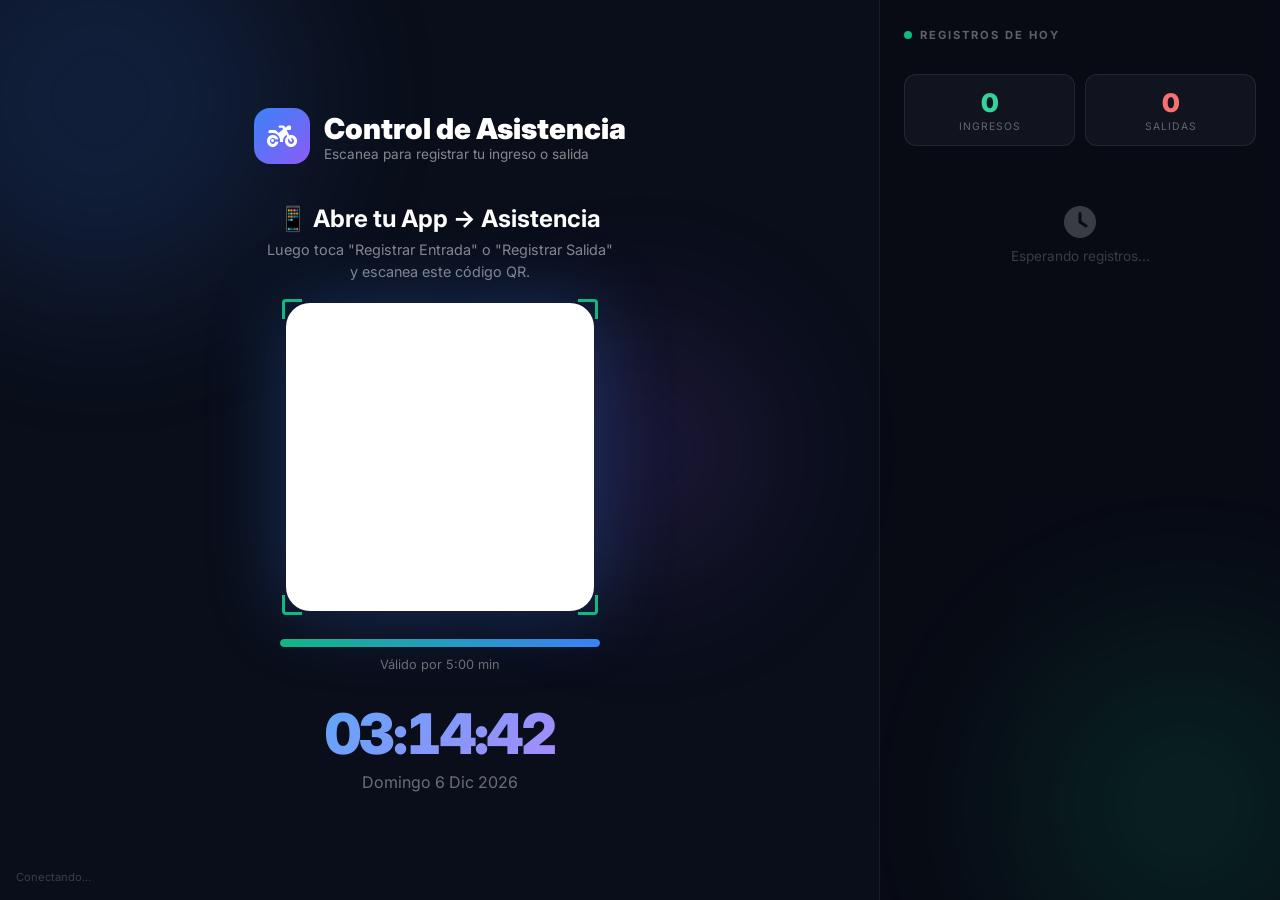
==== kiosko.html @ c71246c0 "Automación evidencias WhatsApp, link Google Maps y correcciones de asistencia" ====
<!DOCTYPE html>
<html lang="es">
<head>
    <meta charset="UTF-8">
    <meta name="viewport" content="width=device-width, initial-scale=1.0">
    <title>Control de Asistencia — Kiosco</title>
    <link href="https://fonts.googleapis.com/css2?family=Inter:wght@300;400;600;700;900&display=swap" rel="stylesheet">
    <link rel="stylesheet" href="https://cdnjs.cloudflare.com/ajax/libs/font-awesome/6.4.0/css/all.min.css">
    <!-- QR Code library (local) -->
    <script src="qrcode.min.js"></script>
    <style>
        * { margin: 0; padding: 0; box-sizing: border-box; }

        body {
            font-family: 'Inter', sans-serif;
            background: #0a0e1a;
            color: white;
            min-height: 100vh;
            display: flex;
            flex-direction: column;
            overflow: hidden;
        }

        /* Fondo animado */
        .bg-orbs {
            position: fixed; inset: 0; z-index: 0; pointer-events: none;
        }
        .orb {
            position: absolute; border-radius: 50%; filter: blur(80px); opacity: 0.15;
        }
        .orb-1 { width: 400px; height: 400px; background: #3b82f6; top: -100px; left: -100px; animation: float1 8s ease-in-out infinite; }
        .orb-2 { width: 350px; height: 350px; background: #10b981; bottom: -80px; right: -80px; animation: float2 10s ease-in-out infinite; }
        .orb-3 { width: 250px; height: 250px; background: #8b5cf6; top: 50%; left: 50%; transform: translate(-50%,-50%); animation: float3 6s ease-in-out infinite; }

        @keyframes float1 { 0%,100%{transform:translate(0,0)} 50%{transform:translate(30px,30px)} }
        @keyframes float2 { 0%,100%{transform:translate(0,0)} 50%{transform:translate(-20px,-20px)} }
        @keyframes float3 { 0%,100%{transform:translate(-50%,-50%)} 50%{transform:translate(-45%,-55%)} }

        .layout {
            position: relative; z-index: 1;
            display: grid;
            grid-template-columns: 1fr 400px;
            height: 100vh;
            gap: 0;
        }

        /* Panel Izquierdo: QR */
        .panel-qr {
            display: flex;
            flex-direction: column;
            align-items: center;
            justify-content: center;
            padding: 40px;
            border-right: 1px solid rgba(255,255,255,0.06);
        }

        .header-logo {
            display: flex;
            align-items: center;
            gap: 14px;
            margin-bottom: 40px;
        }
        .header-logo .icon {
            width: 56px; height: 56px; border-radius: 16px;
            background: linear-gradient(135deg, #3b82f6, #8b5cf6);
            display: flex; align-items: center; justify-content: center;
            font-size: 1.5rem;
        }
        .header-logo h1 { font-size: 1.8rem; font-weight: 900; }
        .header-logo p  { font-size: 0.85rem; color: rgba(255,255,255,0.5); }

        .qr-container {
            background: white;
            border-radius: 24px;
            padding: 24px;
            box-shadow: 0 0 80px rgba(59,130,246,0.3);
            position: relative;
            margin-bottom: 28px;
        }

        .qr-container canvas { display: block; }

        /* Pulso verde en esquinas del QR */
        .qr-corner {
            position: absolute; width: 20px; height: 20px;
            border-color: #10b981; border-style: solid;
        }
        .qr-corner.tl { top: -4px; left: -4px; border-width: 3px 0 0 3px; border-radius: 4px 0 0 0; }
        .qr-corner.tr { top: -4px; right: -4px; border-width: 3px 3px 0 0; border-radius: 0 4px 0 0; }
        .qr-corner.bl { bottom: -4px; left: -4px; border-width: 0 0 3px 3px; border-radius: 0 0 0 4px; }
        .qr-corner.br { bottom: -4px; right: -4px; border-width: 0 3px 3px 0; border-radius: 0 0 4px 0; }

        .instruccion {
            text-align: center;
            margin-bottom: 20px;
        }
        .instruccion h2 { font-size: 1.5rem; font-weight: 700; margin-bottom: 6px; }
        .instruccion p  { color: rgba(255,255,255,0.5); font-size: 0.9rem; line-height: 1.5; }

        /* Cuenta regresiva */
        .timer-bar-wrap {
            width: 320px;
            background: rgba(255,255,255,0.05);
            border-radius: 100px;
            height: 8px;
            overflow: hidden;
            margin-bottom: 10px;
        }
        .timer-bar {
            height: 100%;
            background: linear-gradient(90deg, #10b981, #3b82f6);
            border-radius: 100px;
            transition: width 1s linear;
        }
        .timer-text {
            font-size: 0.8rem;
            color: rgba(255,255,255,0.4);
            text-align: center;
        }

        /* Hora actual */
        .current-time {
            margin-top: 28px;
            font-size: 3.5rem;
            font-weight: 900;
            font-variant-numeric: tabular-nums;
            background: linear-gradient(135deg, #60a5fa, #a78bfa);
            -webkit-background-clip: text;
            -webkit-text-fill-color: transparent;
            letter-spacing: -2px;
        }
        .current-date {
            font-size: 1rem;
            color: rgba(255,255,255,0.4);
            text-align: center;
            margin-top: 4px;
        }

        /* Panel Derecho: Feed */
        .panel-feed {
            display: flex;
            flex-direction: column;
            padding: 28px 24px;
            background: rgba(0,0,0,0.2);
            overflow: hidden;
        }

        .feed-title {
            font-size: 0.7rem;
            font-weight: 700;
            text-transform: uppercase;
            letter-spacing: 2px;
            color: rgba(255,255,255,0.35);
            margin-bottom: 16px;
            display: flex;
            align-items: center;
            gap: 8px;
        }
        .feed-pulse {
            width: 8px; height: 8px; border-radius: 50%;
            background: #10b981;
            animation: pulse-green 2s infinite;
        }
        @keyframes pulse-green { 0%,100%{opacity:1;transform:scale(1)} 50%{opacity:0.5;transform:scale(1.3)} }

        .feed-list {
            flex: 1;
            overflow-y: auto;
            display: flex;
            flex-direction: column;
            gap: 10px;
        }
        .feed-list::-webkit-scrollbar { display: none; }

        .feed-item {
            background: rgba(255,255,255,0.04);
            border: 1px solid rgba(255,255,255,0.06);
            border-radius: 14px;
            padding: 14px 16px;
            display: flex;
            align-items: center;
            gap: 12px;
            animation: slideInRight 0.4s ease-out;
        }
        @keyframes slideInRight { from{opacity:0;transform:translateX(20px)} to{opacity:1;transform:translateX(0)} }

        .feed-item.ingreso { border-left: 3px solid #10b981; }
        .feed-item.salida  { border-left: 3px solid #ef4444; }

        .feed-avatar {
            width: 40px; height: 40px; border-radius: 50%;
            display: flex; align-items: center; justify-content: center;
            font-size: 1rem; font-weight: 700; flex-shrink: 0;
            font-size: 0.9rem;
        }
        .feed-item.ingreso .feed-avatar { background: rgba(16,185,129,0.15); color: #10b981; }
        .feed-item.salida  .feed-avatar { background: rgba(239,68,68,0.15);  color: #ef4444; }

        .feed-info { flex: 1; min-width: 0; }
        .feed-name { font-weight: 700; font-size: 0.9rem; white-space: nowrap; overflow: hidden; text-overflow: ellipsis; }
        .feed-meta { font-size: 0.75rem; color: rgba(255,255,255,0.4); margin-top: 2px; }

        .feed-hora {
            font-size: 1rem; font-weight: 900; 
            font-variant-numeric: tabular-nums;
        }
        .feed-item.ingreso .feed-hora { color: #34d399; }
        .feed-item.salida  .feed-hora { color: #f87171; }

        /* Stats en el feed */
        .feed-stats {
            display: grid;
            grid-template-columns: 1fr 1fr;
            gap: 10px;
            margin-top: 16px;
        }
        .stat-box {
            background: rgba(255,255,255,0.04);
            border: 1px solid rgba(255,255,255,0.08);
            border-radius: 12px;
            padding: 12px;
            text-align: center;
        }
        .stat-box .val { font-size: 1.6rem; font-weight: 900; }
        .stat-box .lbl { font-size: 0.65rem; text-transform: uppercase; color: rgba(255,255,255,0.35); margin-top: 2px; letter-spacing: 1px; }
        .stat-box.green .val { color: #34d399; }
        .stat-box.red   .val { color: #f87171; }

        #estado-api {
            position: fixed; bottom: 16px; left: 16px;
            font-size: 0.7rem; color: rgba(255,255,255,0.2);
        }
    </style>
</head>
<body>

<!-- Fondo -->
<div class="bg-orbs">
    <div class="orb orb-1"></div>
    <div class="orb orb-2"></div>
    <div class="orb orb-3"></div>
</div>

<!-- Layout Principal -->
<div class="layout">

    <!-- Panel Izquierdo: QR -->
    <div class="panel-qr">
        <div class="header-logo">
            <div class="icon"><i class="fa-solid fa-motorcycle"></i></div>
            <div>
                <h1>Control de Asistencia</h1>
                <p>Escanea para registrar tu ingreso o salida</p>
            </div>
        </div>

        <div class="instruccion">
            <h2>📱 Abre tu App → Asistencia</h2>
            <p>Luego toca "Registrar Entrada" o "Registrar Salida"<br>y escanea este código QR.</p>
        </div>

        <div class="qr-container" id="qr-container">
            <div id="qr-canvas" style="width:260px;height:260px;"></div>
            <div class="qr-corner tl"></div>
            <div class="qr-corner tr"></div>
            <div class="qr-corner bl"></div>
            <div class="qr-corner br"></div>
        </div>

        <div class="timer-bar-wrap">
            <div class="timer-bar" id="timer-bar" style="width:100%"></div>
        </div>
        <div class="timer-text" id="timer-text">Válido por 5:00 min</div>

        <div class="current-time" id="current-time">--:--:--</div>
        <div class="current-date" id="current-date">Cargando...</div>
    </div>

    <!-- Panel Derecho: Feed en vivo -->
    <div class="panel-feed">
        <div class="feed-title">
            <div class="feed-pulse"></div>
            Registros de Hoy
        </div>

        <div class="feed-stats">
            <div class="stat-box green">
                <div class="val" id="stat-ingresos">0</div>
                <div class="lbl">Ingresos</div>
            </div>
            <div class="stat-box red">
                <div class="val" id="stat-salidas">0</div>
                <div class="lbl">Salidas</div>
            </div>
        </div>

        <br>
        <div class="feed-list" id="feed-list">
            <div style="text-align:center; color:rgba(255,255,255,0.2); padding: 40px 0; font-size:0.85rem;">
                <i class="fa-solid fa-clock" style="font-size:2rem; margin-bottom:10px; display:block;"></i>
                Esperando registros...
            </div>
        </div>
    </div>
</div>

<div id="estado-api">Conectando...</div>

<script>
    // =====================================================
    // CONFIGURACIÓN — API URL desde parámetro ?api=
    // o desde prompt si no viene en la URL
    // Ejemplo: kiosko.html?api=https://script.google.com/...
    // =====================================================
    const urlParams = new URLSearchParams(window.location.search);
    let API_URL = urlParams.get('api') || '';

    if (!API_URL) {
        // Intentar desde localStorage como fallback
        try { API_URL = localStorage.getItem('kiosko_api_url') || ''; } catch(e) {}
    }

    if (!API_URL) {
        const url = prompt('Ingresa la URL del Google Apps Script (API):');
        if (url && url.trim()) {
            API_URL = url.trim();
            // Redirigir con la URL en el parámetro para evitar el prompt cada vez
            window.location.href = 'kiosko.html?api=' + encodeURIComponent(API_URL);
        }
    }

    // =====================================================
    // TOKEN QR ROTATIVO
    // =====================================================
    const QR_DURATION = 5 * 60; // 5 minutos en segundos
    let qrToken = '';
    let qrExpira = 0;
    let timerInterval = null;

    async function fetchAPI(action, payload = {}) {
        const res = await fetch(API_URL, {
            method: 'POST',
            body: JSON.stringify({ action, ...payload })
        });
        return await res.json();
    }

    async function generarNuevoQR() {
        document.getElementById('estado-api').textContent = 'Generando QR...';
        try {
            const res = await fetchAPI('generarQRToken');
            if (!res.success) throw new Error(res.message);

            qrToken = res.token;
            qrExpira = res.expira;

            // El QR contiene: token|apiUrl para que la PWA lo pueda leer
            const qrData = JSON.stringify({ token: qrToken, api: API_URL });

            const container = document.getElementById('qr-canvas');
            container.innerHTML = ''; // Limpiar QR anterior
            new QRCode(container, {
                text: qrData,
                width: 260,
                height: 260,
                colorDark: '#0f172a',
                colorLight: '#ffffff',
                correctLevel: QRCode.CorrectLevel.M
            });

            document.getElementById('estado-api').textContent = `✅ QR activo | Token: ...${qrToken.slice(-8)}`;

            // Iniciar cuenta regresiva
            clearInterval(timerInterval);
            timerInterval = setInterval(actualizarTimer, 1000);

        } catch(e) {
            document.getElementById('estado-api').textContent = '⚠️ Error: ' + e.message;
            console.error(e);
        }
    }

    function actualizarTimer() {
        const ahora    = Date.now();
        const restante = Math.max(0, Math.floor((qrExpira - ahora) / 1000));
        const pct      = (restante / QR_DURATION) * 100;
        const min      = Math.floor(restante / 60);
        const sec      = restante % 60;

        document.getElementById('timer-bar').style.width = pct + '%';
        document.getElementById('timer-text').textContent = `Válido por ${min}:${String(sec).padStart(2,'0')} min`;

        if (restante <= 0) {
            clearInterval(timerInterval);
            generarNuevoQR(); // Auto-regenerar
        }
    }

    // =====================================================
    // RELOJ EN TIEMPO REAL
    // =====================================================
    const DIAS   = ['Domingo','Lunes','Martes','Miércoles','Jueves','Viernes','Sábado'];
    const MESES  = ['Ene','Feb','Mar','Abr','May','Jun','Jul','Ago','Sep','Oct','Nov','Dic'];

    function actualizarReloj() {
        const now  = new Date();
        const h    = String(now.getHours()).padStart(2,'0');
        const m    = String(now.getMinutes()).padStart(2,'0');
        const s    = String(now.getSeconds()).padStart(2,'0');
        document.getElementById('current-time').textContent = `${h}:${m}:${s}`;
        document.getElementById('current-date').textContent =
            `${DIAS[now.getDay()]} ${now.getDate()} ${MESES[now.getMonth()]} ${now.getFullYear()}`;
    }
    setInterval(actualizarReloj, 1000);
    actualizarReloj();

    // =====================================================
    // FEED EN VIVO — Cargar registros de hoy
    // =====================================================
    let ultimosRegistros = [];

    async function cargarFeedHoy() {
        try {
            const hoy = new Date();
            const semanaId = getSemanaId(hoy);
            const res = await fetchAPI('obtenerAsistenciaSemana', { semanaId });
            if (!res.success) return;

            const fechaHoy = hoy.toISOString().split('T')[0];
            const registrosHoy = [];

            Object.keys(res.data || {}).forEach(rep => {
                const data = res.data[rep];
                (data.registros || []).forEach(r => {
                    if (r.fecha === fechaHoy) {
                        registrosHoy.push({ repartidor: rep, tipo: r.tipo, hora: r.hora });
                    }
                });
            });

            // Ordenar por hora desc
            registrosHoy.sort((a, b) => b.hora.localeCompare(a.hora));

            // Actualizar solo si hay cambios
            if (JSON.stringify(registrosHoy) !== JSON.stringify(ultimosRegistros)) {
                ultimosRegistros = registrosHoy;
                renderFeed(registrosHoy);
            }
        } catch(e) { console.error('Feed error:', e); }
    }

    function renderFeed(registros) {
        const list     = document.getElementById('feed-list');
        const ingresos = registros.filter(r => r.tipo === 'INGRESO').length;
        const salidas  = registros.filter(r => r.tipo === 'SALIDA').length;

        document.getElementById('stat-ingresos').textContent = ingresos;
        document.getElementById('stat-salidas').textContent  = salidas;

        if (registros.length === 0) {
            list.innerHTML = `<div style="text-align:center; color:rgba(255,255,255,0.2); padding: 40px 0; font-size:0.85rem;">
                <i class="fa-solid fa-clock" style="font-size:2rem; margin-bottom:10px; display:block;"></i>
                Esperando registros...
            </div>`;
            return;
        }

        list.innerHTML = registros.slice(0, 12).map(r => {
            const iniciales = r.repartidor.split(' ').map(w => w[0]).join('').toUpperCase().slice(0,2);
            const horaFmt   = r.hora ? r.hora.substring(0,5) : '--:--';
            const tipoLabel = r.tipo === 'INGRESO' ? 'Entrada' : 'Salida';
            return `
            <div class="feed-item ${r.tipo.toLowerCase()}">
                <div class="feed-avatar">${iniciales}</div>
                <div class="feed-info">
                    <div class="feed-name">${r.repartidor}</div>
                    <div class="feed-meta">${tipoLabel} hoy</div>
                </div>
                <div class="feed-hora">${horaFmt}</div>
            </div>`;
        }).join('');
    }

    // --- Helper ISO week ---
    function getSemanaId(date) {
        const d = new Date(Date.UTC(date.getFullYear(), date.getMonth(), date.getDate()));
        const dayNum = d.getUTCDay() || 7;
        d.setUTCDate(d.getUTCDate() + 4 - dayNum);
        const yearStart = new Date(Date.UTC(d.getUTCFullYear(), 0, 1));
        const weekNo = Math.ceil((((d - yearStart) / 86400000) + 1) / 7);
        return d.getUTCFullYear() + '-W' + String(weekNo).padStart(2, '0');
    }

    // =====================================================
    // ARRANQUE
    // =====================================================
    if (API_URL) {
        generarNuevoQR();
        cargarFeedHoy();
        setInterval(cargarFeedHoy, 15000); // Actualizar feed cada 15s
    }
</script>
</body>
</html>
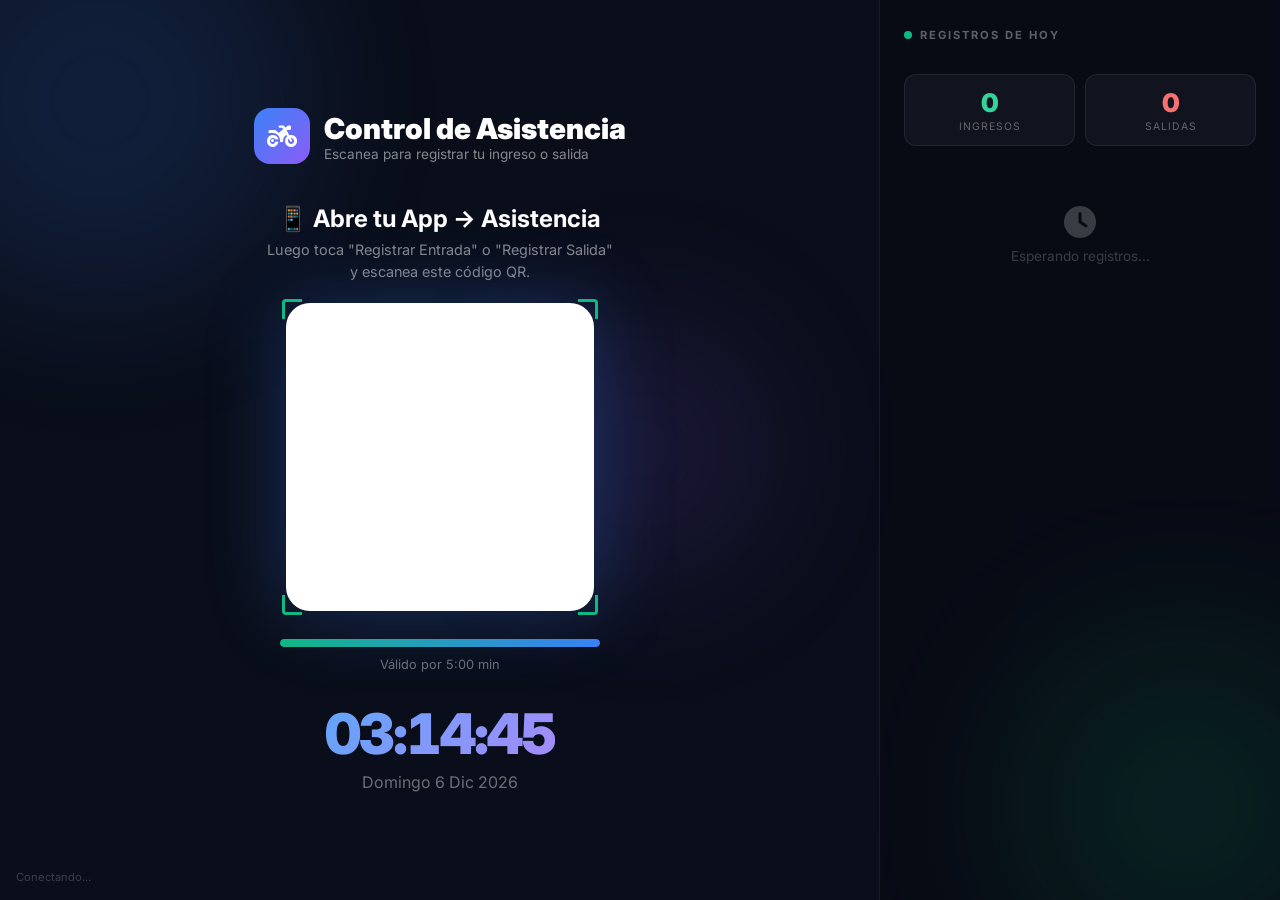
==== commit fde6770d: "Memoria persistente para API URL en Kiosko" ====
--- a/kiosko.html
+++ b/kiosko.html
@@ -315,16 +315,20 @@
     const urlParams = new URLSearchParams(window.location.search);
     let API_URL = urlParams.get('api') || '';
 
+    // Si viene por parámetro, lo guardamos permanentemente
+    if (API_URL) {
+        try { localStorage.setItem('kiosko_api_url', API_URL); } catch(e) {}
+    } else {
+        // Si no viene por parámetro, intentamos recuperar el guardado
+        try { API_URL = localStorage.getItem('kiosko_api_url') || ''; } catch(e) {}
+    }
+
     if (!API_URL) {
-        // Intentar desde localStorage como fallback
-        try { API_URL = localStorage.getItem('kiosko_api_url') || ''; } catch(e) {}
-    }
-
-    if (!API_URL) {
-        const url = prompt('Ingresa la URL del Google Apps Script (API):');
+        const url = prompt('⚠️ Por favor, ingresa la URL de tu Google Apps Script (API):');
         if (url && url.trim()) {
             API_URL = url.trim();
-            // Redirigir con la URL en el parámetro para evitar el prompt cada vez
+            try { localStorage.setItem('kiosko_api_url', API_URL); } catch(e) {}
+            // Recargar con el parámetro para confirmar
             window.location.href = 'kiosko.html?api=' + encodeURIComponent(API_URL);
         }
     }
